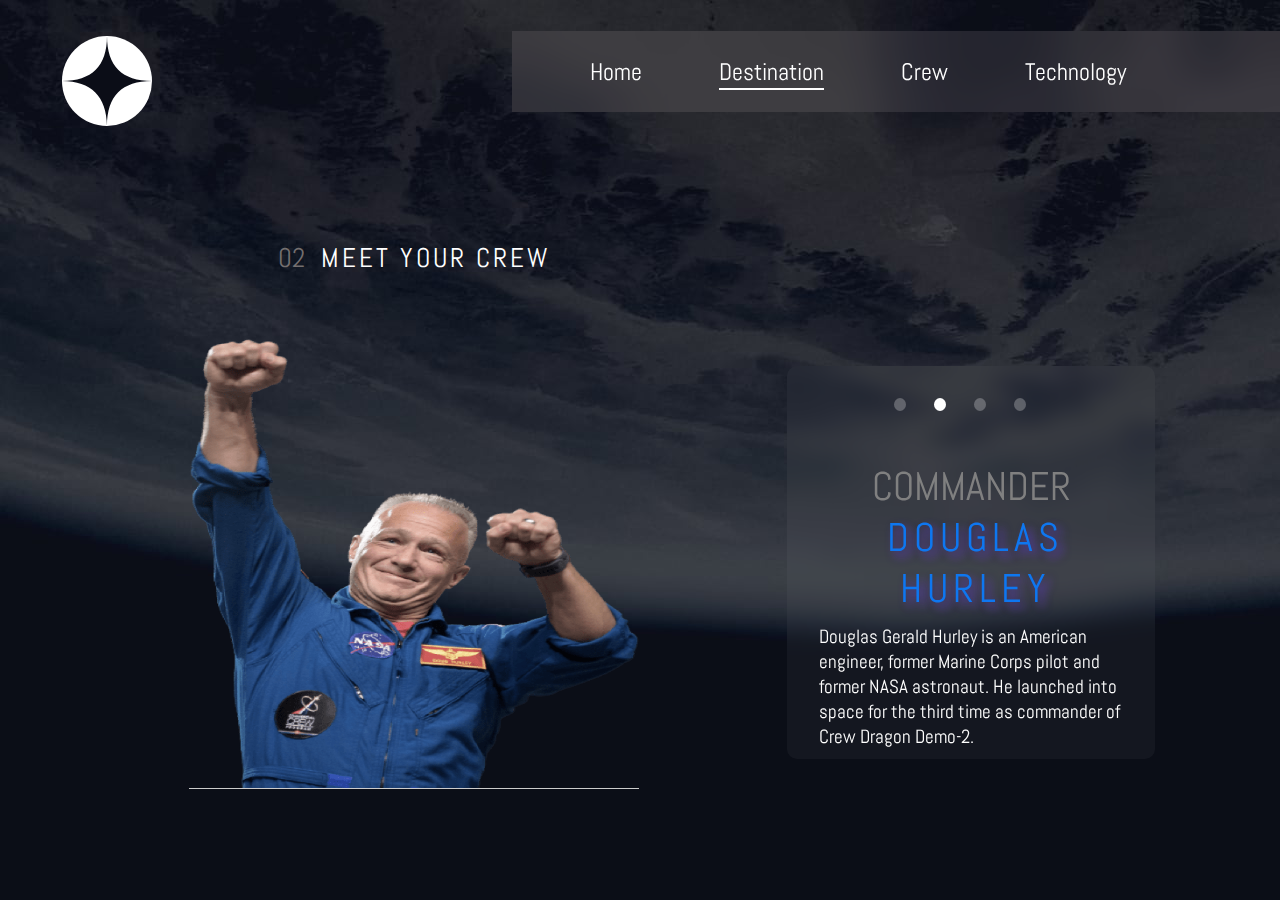
==== crew-1.html @ e0930492 "Added more pages" ====
<!DOCTYPE html>
<html lang="en">
<head>
  <meta charset="UTF-8">
  <meta name="viewport" content="width=device-width, initial-scale=1.0">

  <link rel="icon" type="image/png" sizes="32x32" href="./assets/favicon-32x32.png">
  <link rel="stylesheet" href="assets/style/style.css">
  <link rel="stylesheet" href="assets/style/destination.css">
  <link rel="stylesheet" href="assets/style/crew.css">
  <link rel="stylesheet" href="https://use.fontawesome.com/releases/v5.15.4/css/all.css" integrity="sha384-DyZ88mC6Up2uqS4h/KRgHuoeGwBcD4Ng9SiP4dIRy0EXTlnuz47vAwmeGwVChigm" crossorigin="anonymous">
  
  <title>Frontend Mentor | Space tourism website</title>
</head>
<body>

  <main class="component">
    <div class="logo-wrapper">
      <img src="assets/shared/logo.svg" href="index.html" class="logo" alt="">
    </div>
    <div class="line-wrapper">  </div>
  
    <nav class="navbar">
      <ul class="nav-list">
        <li class="nav-list-item">
          <a href="index.html" id="home" class="nav-list-link">Home</a>
        </li>
        <li class="nav-list-item">
            <a href="destination.html" id="destination" class="nav-list-link active">Destination</a>
          </li>
          <li class="nav-list-item">
            <a href="#!" id="crew" class="nav-list-link">Crew</a>
          </li>
        <li class="nav-list-item">
          <a href="#!" id="technology" class="nav-list-link">Technology</a>
        </li>
      </ul>
    </nav>

    <div class="menu-btn">
      <i class="fas fa-bars"></i>
    </div>
    
  </main>

  <section class="crew">
      <div class="crew-wrapper">
          <h1 class="crew-picker">02 <span>MEET YOUR CREW</span></h1>
          <div class="crew-img">
              <img src="assets/crew/image-douglas-hurley.png" alt="crew-image" class="crewImg">
            </div>
        </div>

        <div class="info-wrapper">
            <ul class="crew-list">
                <li class="crew-item">
                    <a id="first" href="crew.html" class="crew-link"></a>
                </li>
                <li class="crew-item">
                    <a id="second" href="#!"  class="crew-link active"></a>
                </li>
                <li class="crew-item">
                    <a id="third" href="crew-2.html"  class="crew-link"></a>
                </li>
                <li class="crew-item">
                    <a id="fourth" href="crew-3.html" class="crew-link"></a>
                </li>
            </ul>
            
            <div class="crew-description">
                <h1 class="crew-title">COMMANDER</h1>
                <h2 class="crew-name">DOUGLAS HURLEY</h2>
                <p class="crew-info">
                    Douglas Gerald Hurley is an American engineer, former Marine Corps pilot and former NASA astronaut. He launched into space for the third time as commander of Crew Dragon Demo-2.
                </p>
            </div>     
        </div>
  </section>


<script src="assets/js/main.js"></script>
<!-- <script src="assets/js/data.js"></script>   -->
<!-- <script src="assets/js/crew.js"></script> -->

</body>
</html>
---- assets/style/style.css ----
@import url('https://fonts.googleapis.com/css2?family=Abel&display=swap');


* {
    box-sizing : border-box;
    font-family: 'Abel', sans-serif;
    margin : 0;
}

html {
    overflow : hidden;
}

body {
    height : 100vh;
    background : url(../home/background-home-mobile.jpg) no-repeat;
    background-size : cover;
    /* background : rgb(236, 126, 126); */
    background-size : cover;
    position : relative;
    overflow : hidden;
}

.component {
    display : flex;
    justify-content : space-between;
    margin-top : 2rem;
    margin-left : 2rem;
    margin-right : 2rem;
}

.navbar {
    display : flex;
    background : rgba(20, 4, 77, 0.055);
    backdrop-filter : blur(20px);
    justify-content : center;
    align-items : center;
    text-align : center;
    width : 60%;
    height : 100%;
    position : absolute;
    right : 0;
    margin-top : -2rem;
    transform : translateX(800px);
    transition : all .5s ease-in;
    z-index : 8;

}

.navbar.active {
    transform : translateX(0);
}

.nav-list {
    display : grid;
    list-style : none;
}

.nav-list-item {
    margin : 10px 0;
}

.nav-list-link {
    text-decoration : none;
    color : white;
    font-size : 1.4rem;
    cursor : pointer;
    transition : all .5s ease-in;
    position : relative;
}

.nav-list-link:after {
    content : "";
    position : absolute;
    bottom : -3px;
    left : 0;
    height : 2px;
    background : white;
    width : 0%;
    transition : all .5s ease-in;
}

.nav-list-link.active:after {
    width : 100%;
}

.nav-list-link:hover:after {
    width : 100%;
}

.nav-list-link:hover {
    color : rgb(142, 148, 241);
}

.menu-btn {
    z-index : 40;
    position : static;
}
.menu-btn i {
    color : white;
    cursor : pointer;
    transition : all .5s ease-in;
}

.home {
    display : flex;
    flex-direction : column;
    margin-top : 5rem;
    padding-left : 3rem;
    padding-top : 1rem;
    padding-right : 2rem;
    background : rgba(255, 255, 255, 0);
}

.text-wrapper {
    display : flex;
    flex-direction : column;
    justify-content : center;
    align-items : center;
}

.heading {
    font-size : 1.3rem;
    color : white;
}

.subheading {
    font-size : 2.7rem;
    color : white;
    font-weight : 700px;
    padding-top : 1rem;
}

.description {
    font-size : 1.2rem;
    padding : 0 15px 0 15px;
    text-align : center;
    color : white;
    padding-top : 2rem;
}

.button-wrapper {
    margin-top : 3rem;
    display : flex;
    justify-content : center;
    align-items : center;
    background : white;
    border-radius : 50%;
    width : 10rem;
    height : 10rem;
    align-self : center;
    cursor : pointer;
    transition : all .5s ease-in;
    position : relative;
}

.button-wrapper:after {
    position : absolute;
    content : "";
    width : 150%;
    background : rgba(255, 255, 255, 0.178);
    border-radius : 50%;
    transition : all .7s ease-in-out;
    height : 150%;
    opacity : 0;
}
.button-wrapper:hover:after {
    opacity : 1;
}

.button-wrapper a {
    text-decoration : none;
    color : black;
    font-size : 1.5rem;
}


@media (min-width : 720px) {
    body {
        background : url(../home/background-home-tablet.jpg) no-repeat;
        background-size : cover;
    }

    .menu-btn {
        opacity : 0;
    }

    .navbar {
        transform : translateX(0);
        height : 9%;
        width : 60%;
        top : 3%;
        display : flex;
        flex-direction : row;
        background : rgba(230, 214, 214, 0.116);
        justify-content : space-between;
        backdrop-filter : blur(20px);
    }

    .nav-list {
        display : flex;
        flex-direction : row;
        justify-content : space-between;
    }

    .nav-list-item {
        margin : 0 15px;
    }
}

@media (min-width : 900px) {
    .nav-list-item {
        margin : 0 2.2rem;
        
    }

    .nav-list-link {
        font-size : 1.2rem;
    }
}

@media (min-width : 1200px) {
    body {
        background : url(../home/background-home-desktop.jpg) no-repeat;
        background-size : cover;
    }


    .logo-wrapper {
        height : 150px;
        width : 150px;
        position : fixed;
        display : flex;
        align-items : center;
       
        /* padding-left : 1rem; */
        top : 6px;
        justify-content : center;
        /* padding-right : 1rem; */
        cursor : pointer;
        border-radius : 50%;
        transition : all .5s ease-in-out;
        
    }
    .logo-wrapper:hover {
        box-shadow : 0px 0px 5px 1px rgba(116, 5, 56, 0.877),
        0px 0px 10px 1px rgba(30, 5, 141, 0.76);
    }
    .logo {
        position : absolute;
        height : 60%;
        width : 60%;
        /* margin-top : .5rem; */
    }



    .navbar {
        top : 7%;
    }

    .nav-list-item {
        margin : 0 2.4rem;
        width : max-content;
        flex-grow : 2;
    }

    .nav-list-link {
        font-size : 1.5rem;
    }

    .line-wrapper {
        width : 450px;
        /* min-width : 20%; */
        height : 1px;
        background : rgba(180, 176, 176, 0.507);
        position : absolute;
        top : 8%;
        transform : translateX(200px);
        z-index : 30;
        opacity : 0;
    }

    .home {
        display : flex;
        flex-direction : row;
        position : relative;
        top : 15%;
        padding-left : 4rem;
        padding-right : 4rem;
        justify-content : center;
    }

    .text-wrapper {
      background : rgba(88, 87, 87, 0.178);
      display : grid;
      width : 50%;
      padding-left : 2rem;
      border-radius : 20px;
      backdrop-filter : blur(20px);
      padding-top : 2rem;
      padding-bottom : 2rem;
      padding-right : 1rem;
    }

    .heading {
        font-size : 2.5rem;
    }

    .subheading {
        font-size : 4.5rem;
    }

    .description  {
        align-self : flex-start;
        padding : 0 0 0 0;
        text-align : left;
        font-size : 1.7rem;

    }

    .button-wrapper {
        margin-left : 10rem;
        height : 15rem;
        width : 15rem;
    }

    .button-wrapper a {
        font-size : 2rem;
    }
}
---- assets/style/destination.css ----
body {
    height : 100vh;
    background : url('../destination/background-destination-mobile.jpg') no-repeat;
    background-size : cover;
    /* display : flex; */
    width : 100vw;
    color : white;
}

.destination  {
    display : flex;
    flex-direction : column;
    justify-content : center;
    align-items : center;
    margin-top : 2rem;
    padding-top : 1rem;
    padding-left : 1rem;
}

.destination-picker {
    margin-bottom : 10px;
    font-size : 1.5rem;
    color : rgb(116, 111, 111);
}

.destination-picker span {
    color : white;
}

.info-wrapper {
    display : flex;
    align-items : center;
    justify-content : center;
    flex-direction : column;
}

.planet-img {
    height : 200px;
    width : 220px;
    position : relative;
    /* background : white; */
    cursor : pointer;
    transition : all .6s ease-in-out;
}
.planet-img:hover {
    transform : scale(1.2);
}
.planet {
    position : absolute;
    width : 100%;
    height : 100%;
}

.planet-list {
    display : flex;
    list-style : none;
    margin-top : 2rem;
    /* background : white; */
    padding-right : 15px;
}
.planet-item {
    margin : 0 10px;
}
.planet-link {
    text-decoration : none;
    font-size : 1.2rem;
    color : white;
    transition : all .5s ease-in-out;
    position : relative;
    padding-bottom : 3px;
}
.planet-link:hover {
    color : rgb(235, 99, 240);
}
.planet-link:after {
    content : "";
    position : absolute;
    width : 0%;
    height : 2px;
    background : white;
    bottom : 0;
    left : 0;
    transition : all .5s ease-in;
}
.planet-link.active:after {
    width : 100%;
}
.planet-link:hover:after {
    width : 100%;
}


.planet-description {
    display : flex;
    flex-direction: column;
    justify-content : center;
    align-items : center;
    margin-top : .8rem;
    padding-left : 1rem;
    padding-right : 1rem;
}
.planet-name {
    font-size : 2rem;
    padding-bottom : 10px;
}
.planet-info {
    text-align : center;
    padding-bottom : 10px;
    padding-right : 10px;
    font-size : 1.1rem;
    border-bottom : 1px solid rgba(255, 255, 255, 0.253);
}

.distance-accordian {
    margin-top : .7rem;
}
.accordian-item {
    margin : 5px 0;
}

.title {
    font-size : .9rem;
    font-weight : lighter;
    color : rgb(138, 132, 132);
    text-align : center;
}
.accordian-item h2 {
    text-align : center;
    padding-top : 5px;
    font-size : 1.2rem;
    font-weight : lighter;
}


@media (min-width : 1079px) {

    body {
        background : url(../destination/background-destination-desktop.jpg) no-repeat;
        background-size : cover;
    }

    .destination  {
        margin-top : 12rem;
        display : flex;
        flex-direction : row;
        justify-content : space-evenly;
        align-items : center;
        padding-left : 2rem;
        margin-left : 2rem;
        position : relative;
        /* background : white; */
    }

    .destination-wrapper {
        display : flex;
        flex-direction : column;
    }

    .destination-picker {
        font-weight : lighter;
        font-size : 1.7rem;
        margin-bottom : 2rem;
    }
    .planet-img {
        margin-top : 2rem;
        height : 450px;
        width : 450px
    }

    .info-wrapper {
        display : flex;
        flex-direction : column;
        justify-content : center;
        align-items : center;
        margin-left : 1.5rem;
        width : 23rem;
        background : rgba(255, 255, 255, 0.041);
        position : relative;
        top : 3rem;
        backdrop-filter : blur(10px);
        border-radius : 10px;
    }

    .planet-list {
        display : flex;
        justify-content : flex-start;
        text-align : start;
        align-items : flex-start;
        padding-left : 0;
    }

    .planet-description {
        display : flex;
        justify-content : flex-start;
        text-align : start;
        align-items : flex-start;
    }
    .planet-name {
        font-size : 6.5rem;
        /* text-align : center; */
        /* align-self : center; */
        letter-spacing: 5px;
        padding-left : 1rem;
    }
    .planet-info {
        text-align : start;
        padding-left : 1rem;
        font-size : 1.2rem;
    }

    .distance-accordian {
        display : flex;
        justify-content : space-around;
        align-items : center;
    }
    .accordian-item {
        margin : 0 1.5rem;
        padding-bottom : 1rem;
    }
}
---- assets/style/crew.css ----
body {
    height : 100vh;
    background : url('../crew/background-crew-mobile.jpg') no-repeat;
    background-size : cover;
    /* display : flex; */
    width : 100vw;
    color : white;
}

.crew  {
    display : flex;
    flex-direction : column;
    justify-content : center;
    align-items : center;
    margin-top : 2rem;
    padding-top : 1rem;
    padding-left : 1rem;
}

.crew-picker {
    margin-bottom : 10px;
    font-size : 1.5rem;
    color : rgb(116, 111, 111);
    text-align : center;
}

.crew-picker span {
    color : white;
    font-weight : lighter;
    letter-spacing : 3px;
    margin-left : 10px;
}

.info-wrapper {
    display : flex;
    align-items : center;
    justify-content : center;
    flex-direction : column;
}

.crew-img {
    height : 300px;
    width : 300px;
    position : relative;
    /* background : white; */
    cursor : pointer;
    transition : all .6s ease-in-out;
    margin-top : 3rem;
}
.crew-img:hover {
    transform : scale(1.1);
}
.crewImg {
    position : absolute;
    width : 100%;
    height : 100%;
    border-bottom : 1px solid #ccc;
}

.crew-list {
    display : flex;
    list-style : none;
    margin-top : 2rem;
    /* background : white; */
    padding-right : 15px;
}
.crew-item {
    margin : 0 10px;
    width : 20px;
    height : 50px;
    /* background : white; */
}
.crew-link {
    display : flex;
    width : 60%;
    height : 13px;
    /* border : 2.5px solid rgba(255, 255, 255, 0.555); */
    border-radius : 50%;
    background-color: rgba(255, 255, 255, 0.26);
    transition : all .5s ease-in;
    cursor : pointer;
}
.crew-link.active {
    background : white;
}
.crew-link:hover {
    background : white;
}


.crew-description {
    display : flex;
    flex-direction: column;
    justify-content : center;
    align-items : center;
    margin-top : .8rem;
    padding-left : 1rem;
    padding-right : 1rem;
}
.crew-title {
    color : rgba(202, 197, 197, 0.952);
    font-size : 1.7rem;
    font-weight : lighter;
}
.crew-name {
    font-size : 2rem;
    padding-bottom : 10px;
    font-weight : lighter;
}
.crew-info {
    text-align : center;
    padding-bottom : 10px;
    padding-right : 10px;
    font-size : 1.1rem;
}

.distance-accordian {
    margin-top : .7rem;
}
.accordian-item {
    margin : 5px 0;
}

.title {
    font-size : .9rem;
    font-weight : lighter;
    color : rgb(138, 132, 132);
    text-align : center;
}
.accordian-item h2 {
    text-align : center;
    padding-top : 5px;
    font-size : 1.2rem;
    font-weight : lighter;
}


@media (min-width : 1079px) {

    body {
        background : url(../crew/background-crew-desktop.jpg) no-repeat;
        background-size : cover;
    }

    .crew  {
        margin-top : 12rem;
        display : flex;
        flex-direction : row;
        justify-content : space-evenly;
        align-items : center;
        padding-left : 2rem;
        margin-left : 2rem;
        position : relative;
        /* background : white; */
    }

    .crew-wrapper {
        display : flex;
        flex-direction : column;
    }

    .crew-picker {
        font-weight : lighter;
        font-size : 1.7rem;
        margin-bottom : 2rem;
    }
    .crew-img {
        margin-top : 2rem;
        height : 450px;
        width : 450px
    }

    .info-wrapper {
        display : flex;
        flex-direction : column;
        justify-content : center;
        align-items : center;
        margin-left : 1.5rem;
        width : 23rem;
        background : rgba(255, 255, 255, 0.041);
        position : relative;
        top : 3rem;
        backdrop-filter : blur(10px);
        border-radius : 10px;
    }

    .crew-list {
        display : flex;
        justify-content : flex-start;
        text-align : start;
        align-items : flex-start;
        padding-left : 0;
    }

    .crew-description {
        display : flex;
        justify-content : flex-start;
        text-align : start;
        align-items : flex-start;
    }

    .crew-title {
        font-size : 2.5rem;
        text-align : center;
        align-self : center;
        color : gray;
    }

    .crew-name {
        font-size : 2.5rem;
        letter-spacing: 5px;
        padding-left : 1.5rem;
        padding-right : 1rem;
        color : rgb(14, 119, 240);
        text-shadow : 5px 5px 10px #1a30f58c,
                      5px 5px 10px rgba(241, 63, 146, 0.308);
        text-align : center;
    }
    .crew-info {
        text-align : start;
        padding-left : 1rem;
        font-size : 1.2rem;
    }

    .distance-accordian {
        display : flex;
        justify-content : space-around;
        align-items : center;
    }
    .accordian-item {
        margin : 0 1.5rem;
        padding-bottom : 1rem;
    }
}
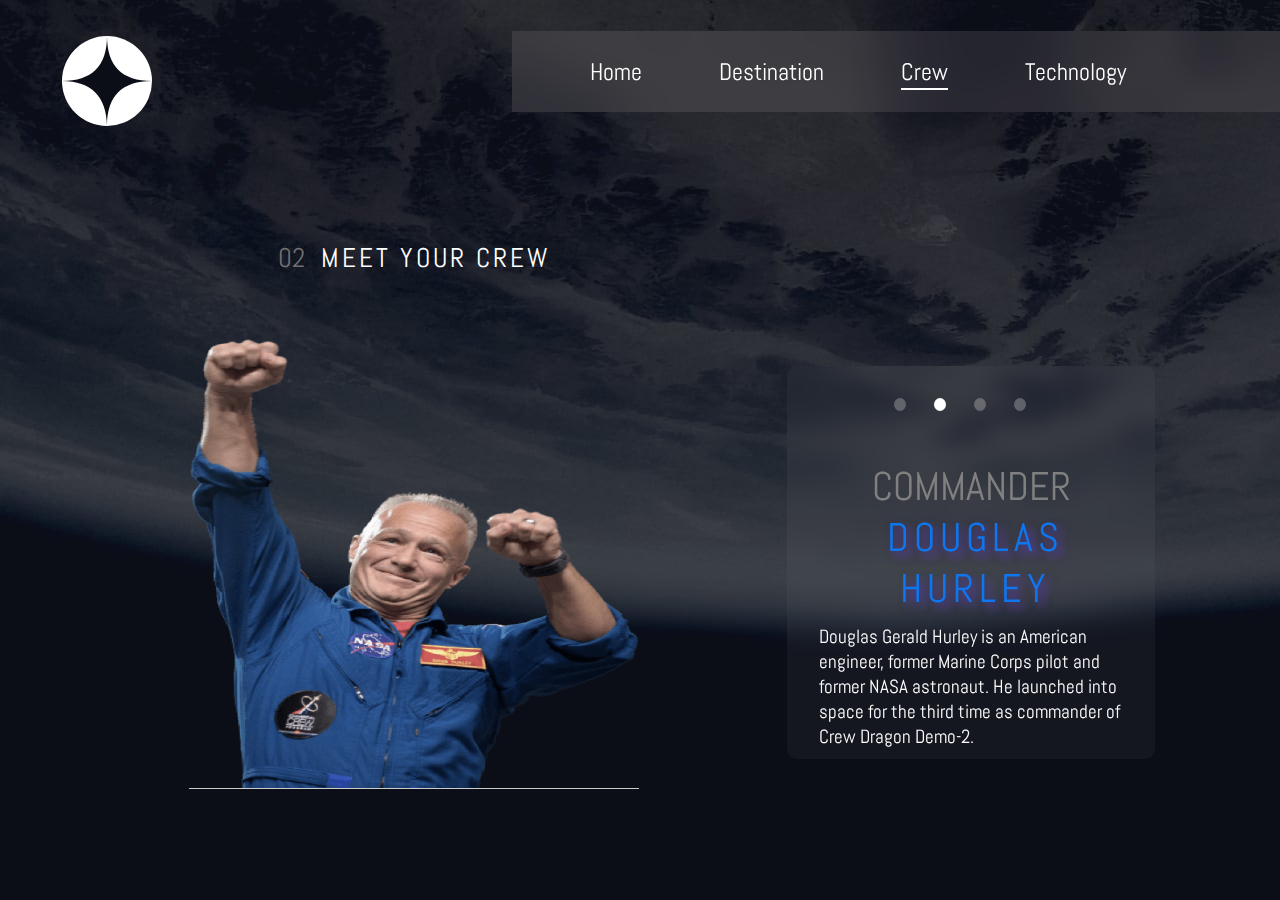
==== commit 7d51a9c8: "Completed website" ====
--- a/crew-1.html
+++ b/crew-1.html
@@ -26,10 +26,10 @@
           <a href="index.html" id="home" class="nav-list-link">Home</a>
         </li>
         <li class="nav-list-item">
-            <a href="destination.html" id="destination" class="nav-list-link active">Destination</a>
+            <a href="destination.html" id="destination" class="nav-list-link ">Destination</a>
           </li>
           <li class="nav-list-item">
-            <a href="#!" id="crew" class="nav-list-link">Crew</a>
+            <a href="#!" id="crew" class="nav-list-link active">Crew</a>
           </li>
         <li class="nav-list-item">
           <a href="#!" id="technology" class="nav-list-link">Technology</a>
